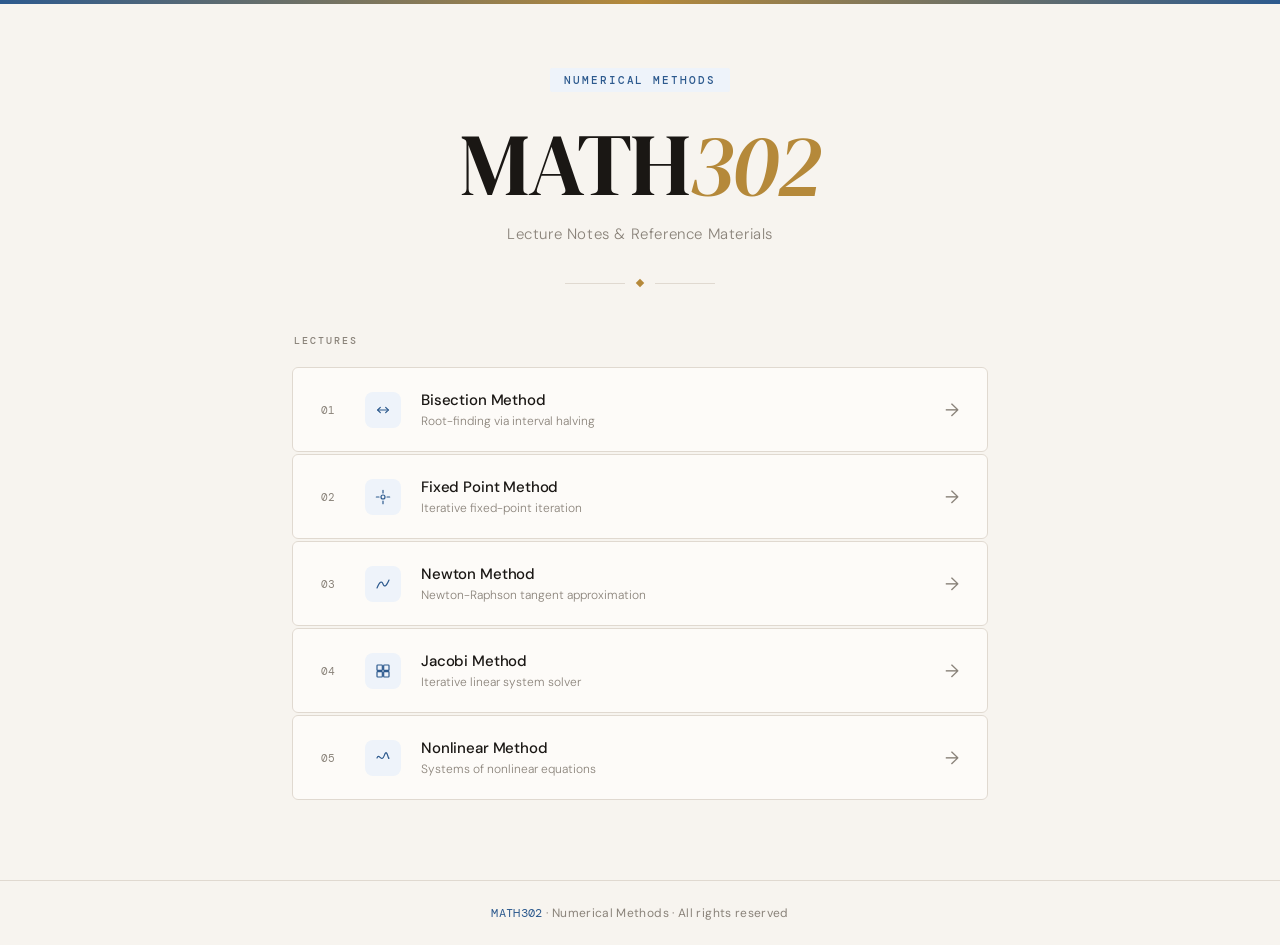
==== index.html @ 08c4c351 "updata" ====
<!DOCTYPE html>
<html lang="en">
<head>
  <meta charset="UTF-8" />
  <meta name="viewport" content="width=device-width, initial-scale=1.0" />
  <title>MATH302 — Numerical Methods</title>
  <link href="https://fonts.googleapis.com/css2?family=DM+Serif+Display:ital@0;1&family=DM+Mono:wght@400;500&family=DM+Sans:ital,opsz,wght@0,9..40,300;0,9..40,400;0,9..40,500;1,9..40,300&display=swap" rel="stylesheet" />
  <style>
    *, *::before, *::after { box-sizing: border-box; margin: 0; padding: 0; }

    :root {
      --cream:    #f7f4ef;
      --paper:    #fdfbf8;
      --ink:      #1a1714;
      --ink-soft: #4a453f;
      --ink-dim:  #8a837a;
      --rule:     #e0d9d0;
      --accent:   #2d5a8e;
      --accent-lt:#eef3fa;
      --gold:     #b5893a;
      --hover-bg: #f0eae0;
    }

    html { scroll-behavior: smooth; }

    body {
      font-family: 'DM Sans', sans-serif;
      background: var(--cream);
      color: var(--ink);
      min-height: 100vh;
      display: flex;
      flex-direction: column;
      align-items: center;
    }

    /* ── Decorative top rule ── */
    .top-rule {
      width: 100%;
      height: 4px;
      background: linear-gradient(90deg, var(--accent) 0%, var(--gold) 50%, var(--accent) 100%);
    }

    /* ── Header ── */
    header {
      width: 100%;
      max-width: 760px;
      padding: 64px 32px 48px;
      text-align: center;
      position: relative;
    }

    .course-tag {
      display: inline-block;
      font-family: 'DM Mono', monospace;
      font-size: 11px;
      font-weight: 500;
      letter-spacing: 0.18em;
      text-transform: uppercase;
      color: var(--accent);
      background: var(--accent-lt);
      padding: 5px 14px;
      border-radius: 2px;
      margin-bottom: 28px;
    }

    h1 {
      font-family: 'DM Serif Display', serif;
      font-size: clamp(56px, 10vw, 88px);
      font-weight: 400;
      line-height: 1;
      letter-spacing: -0.02em;
      color: var(--ink);
    }

    h1 em {
      font-style: italic;
      color: var(--gold);
    }

    .subtitle {
      margin-top: 16px;
      font-size: 15px;
      font-weight: 300;
      color: var(--ink-dim);
      letter-spacing: 0.04em;
    }

    .header-ornament {
      display: flex;
      align-items: center;
      gap: 12px;
      justify-content: center;
      margin-top: 36px;
    }

    .header-ornament::before,
    .header-ornament::after {
      content: '';
      height: 1px;
      width: 60px;
      background: var(--rule);
    }

    .header-ornament span {
      width: 6px;
      height: 6px;
      background: var(--gold);
      transform: rotate(45deg);
      flex-shrink: 0;
    }

    /* ── Main content ── */
    main {
      width: 100%;
      max-width: 760px;
      padding: 0 32px 80px;
    }

    .section-label {
      font-family: 'DM Mono', monospace;
      font-size: 10px;
      font-weight: 500;
      letter-spacing: 0.2em;
      text-transform: uppercase;
      color: var(--ink-dim);
      margin-bottom: 20px;
      padding-left: 2px;
    }

    /* ── Lecture list ── */
    .lecture-list {
      display: flex;
      flex-direction: column;
      gap: 2px;
    }

    .lecture-card {
      display: flex;
      align-items: center;
      justify-content: space-between;
      background: var(--paper);
      border: 1px solid var(--rule);
      border-radius: 6px;
      padding: 22px 28px;
      text-decoration: none;
      color: inherit;
      position: relative;
      overflow: hidden;
      transition: background 0.2s ease, border-color 0.2s ease, transform 0.15s ease, box-shadow 0.2s ease;
      animation: slideUp 0.5s ease both;
    }

    .lecture-card:nth-child(1) { animation-delay: 0.05s; }
    .lecture-card:nth-child(2) { animation-delay: 0.12s; }
    .lecture-card:nth-child(3) { animation-delay: 0.19s; }
    .lecture-card:nth-child(4) { animation-delay: 0.26s; }
    .lecture-card:nth-child(5) { animation-delay: 0.33s; }

    @keyframes slideUp {
      from { opacity: 0; transform: translateY(16px); }
      to   { opacity: 1; transform: translateY(0); }
    }

    .lecture-card::before {
      content: '';
      position: absolute;
      left: 0; top: 0; bottom: 0;
      width: 3px;
      background: var(--accent);
      transform: scaleY(0);
      transform-origin: bottom;
      transition: transform 0.2s ease;
    }

    .lecture-card:hover {
      background: var(--hover-bg);
      border-color: #c8bfb0;
      transform: translateX(4px);
      box-shadow: 0 4px 20px rgba(0,0,0,0.06);
    }

    .lecture-card:hover::before {
      transform: scaleY(1);
    }

    .card-left {
      display: flex;
      align-items: center;
      gap: 20px;
    }

    .lecture-num {
      font-family: 'DM Mono', monospace;
      font-size: 11px;
      color: var(--ink-dim);
      min-width: 24px;
    }

    .lecture-icon {
      width: 36px;
      height: 36px;
      border-radius: 8px;
      background: var(--accent-lt);
      display: flex;
      align-items: center;
      justify-content: center;
      flex-shrink: 0;
      transition: background 0.2s ease;
    }

    .lecture-card:hover .lecture-icon {
      background: var(--accent);
    }

    .lecture-icon svg {
      width: 16px;
      height: 16px;
      fill: none;
      stroke: var(--accent);
      stroke-width: 1.8;
      stroke-linecap: round;
      stroke-linejoin: round;
      transition: stroke 0.2s ease;
    }

    .lecture-card:hover .lecture-icon svg {
      stroke: #fff;
    }

    .lecture-info { display: flex; flex-direction: column; gap: 3px; }

    .lecture-title {
      font-size: 15px;
      font-weight: 500;
      color: var(--ink);
      letter-spacing: -0.01em;
    }

    .lecture-desc {
      font-size: 12px;
      color: var(--ink-dim);
      font-weight: 300;
    }

    .arrow {
      color: var(--ink-dim);
      transition: color 0.2s ease, transform 0.2s ease;
      font-size: 18px;
    }

    .lecture-card:hover .arrow {
      color: var(--accent);
      transform: translateX(4px);
    }

    /* ── Footer ── */
    footer {
      width: 100%;
      border-top: 1px solid var(--rule);
      padding: 24px 32px;
      text-align: center;
    }

    footer p {
      font-size: 12px;
      color: var(--ink-dim);
      letter-spacing: 0.03em;
    }

    footer span {
      font-family: 'DM Mono', monospace;
      color: var(--accent);
    }
  </style>
  <link rel="stylesheet" href="mobile.css"/>
</head>
<body>

  <div class="top-rule"></div>

  <header>
    <div class="course-tag">Numerical Methods</div>
    <h1>MATH<em>302</em></h1>
    <p class="subtitle">Lecture Notes &amp; Reference Materials</p>
    <div class="header-ornament"><span></span></div>
  </header>

  <main>
    <p class="section-label">Lectures</p>

    <nav class="lecture-list">

      <!-- 01 Bisection -->
      <a href="Bisection_Method_Math302.html" class="lecture-card">
        <div class="card-left">
          <span class="lecture-num">01</span>
          <div class="lecture-icon">
            <svg viewBox="0 0 24 24"><line x1="4" y1="12" x2="20" y2="12"/><polyline points="8 8 4 12 8 16"/><polyline points="16 8 20 12 16 16"/></svg>
          </div>
          <div class="lecture-info">
            <span class="lecture-title">Bisection Method</span>
            <span class="lecture-desc">Root-finding via interval halving</span>
          </div>
        </div>
        <span class="arrow">→</span>
      </a>

      <!-- 02 Fixed Point -->
      <a href="fixed_point_method.html" class="lecture-card">
        <div class="card-left">
          <span class="lecture-num">02</span>
          <div class="lecture-icon">
            <svg viewBox="0 0 24 24"><circle cx="12" cy="12" r="3"/><path d="M12 2v4M12 18v4M2 12h4M18 12h4"/></svg>
          </div>
          <div class="lecture-info">
            <span class="lecture-title">Fixed Point Method</span>
            <span class="lecture-desc">Iterative fixed-point iteration</span>
          </div>
        </div>
        <span class="arrow">→</span>
      </a>

      <!-- 03 Newton -->
      <a href="Newton_Raphson_Professional.html" class="lecture-card">
        <div class="card-left">
          <span class="lecture-num">03</span>
          <div class="lecture-icon">
            <svg viewBox="0 0 24 24"><path d="M3 18 Q9 4 12 12 Q15 20 21 6"/></svg>
          </div>
          <div class="lecture-info">
            <span class="lecture-title">Newton Method</span>
            <span class="lecture-desc">Newton-Raphson tangent approximation</span>
          </div>
        </div>
        <span class="arrow">→</span>
      </a>

      <!-- 04 Jacobi -->
      <a href="math302_jacobi_.html" class="lecture-card">
        <div class="card-left">
          <span class="lecture-num">04</span>
          <div class="lecture-icon">
            <svg viewBox="0 0 24 24"><rect x="3" y="3" width="8" height="8" rx="1"/><rect x="13" y="3" width="8" height="8" rx="1"/><rect x="3" y="13" width="8" height="8" rx="1"/><rect x="13" y="13" width="8" height="8" rx="1"/></svg>
          </div>
          <div class="lecture-info">
            <span class="lecture-title">Jacobi Method</span>
            <span class="lecture-desc">Iterative linear system solver</span>
          </div>
        </div>
        <span class="arrow">→</span>
      </a>

      <!-- 05 Nonlinear -->
      <a href="math302_sec5_nonlinear_equations.html" class="lecture-card">
        <div class="card-left">
          <span class="lecture-num">05</span>
          <div class="lecture-icon">
            <svg viewBox="0 0 24 24"><path d="M3 12 C6 4, 10 20, 14 8 S20 16 21 12"/></svg>
          </div>
          <div class="lecture-info">
            <span class="lecture-title">Nonlinear Method</span>
            <span class="lecture-desc">Systems of nonlinear equations</span>
          </div>
        </div>
        <span class="arrow">→</span>
      </a>

    </nav>
  </main>

  <footer>
    <p><span>MATH302</span> · Numerical Methods · All rights reserved</p>
  </footer>

</body>
</html>
---- mobile.css ----
/* ═══════════════════════════════════════════════════════════
   MATH 302 — MOBILE-ONLY RESPONSIVE STYLES
   All rules inside @media queries — desktop is UNAFFECTED
═══════════════════════════════════════════════════════════ */

/* ── Home button hidden on desktop ── */
.mobile-home-btn { display: none !important; }

@media (max-width: 768px) {

  /* ═══════════════════════════════════════
     MOBILE HOME BUTTON (FAB)
  ═══════════════════════════════════════ */
  .mobile-home-btn {
    display: inline-flex !important;
    align-items: center;
    gap: 6px;
    position: fixed;
    bottom: 24px;
    right: 16px;
    z-index: 9999;
    background: rgba(14,27,46,0.93);
    backdrop-filter: blur(10px);
    -webkit-backdrop-filter: blur(10px);
    color: #fff;
    font-family: -apple-system, 'DM Sans', system-ui, sans-serif;
    font-size: 0.82rem;
    font-weight: 600;
    letter-spacing: 0.02em;
    padding: 12px 20px;
    border-radius: 50px;
    text-decoration: none;
    box-shadow: 0 4px 20px rgba(0,0,0,0.3), inset 0 0 0 1px rgba(255,255,255,0.1);
    -webkit-tap-highlight-color: transparent;
    touch-action: manipulation;
    transition: transform 0.15s ease;
  }
  .mobile-home-btn:active { transform: scale(0.93); }
  .mobile-home-btn svg {
    width: 16px; height: 16px;
    stroke: currentColor; stroke-width: 2; fill: none;
    stroke-linecap: round; stroke-linejoin: round;
    flex-shrink: 0;
  }

  /* ═══════════════════════════════════════
     GLOBAL FIXES
  ═══════════════════════════════════════ */
  html { -webkit-text-size-adjust: 100%; }
  body { overflow-x: hidden !important; }

  /* Force inline 2-col grids to 1-col */
  div[style*="grid-template-columns:1fr 1fr"],
  div[style*="grid-template-columns: 1fr 1fr"] {
    grid-template-columns: 1fr !important;
  }

  /* MathJax & KaTeX overflow */
  mjx-container,
  .MathJax, .MathJax_Display,
  .katex-display, .katex-display > .katex {
    overflow-x: auto !important;
    overflow-y: hidden !important;
    -webkit-overflow-scrolling: touch;
    max-width: 100% !important;
  }
  mjx-container[display="true"] {
    overflow-x: auto !important;
    padding: 4px 0;
  }

  /* ═══════════════════════════════════════
     INDEX PAGE
  ═══════════════════════════════════════ */
  .top-rule + header { padding: 36px 20px 28px; }
  .subtitle { font-size: 13px; }
  .header-ornament { margin-top: 20px; }
  .lecture-card { padding: 16px 16px; }
  .card-left { gap: 12px; }
  .lecture-icon { width: 32px; height: 32px; border-radius: 6px; }
  .lecture-icon svg { width: 14px; height: 14px; }
  .lecture-title { font-size: 14px; }
  .lecture-desc { font-size: 11px; }

  /* ═══════════════════════════════════════
     ACADEMIC PAGES (Bisection / Newton / Fixed Point)
  ═══════════════════════════════════════ */
  .header-inner { padding: 36px 16px 32px !important; }
  .site-header h1 { font-size: clamp(1.4rem, 6vw, 2rem) !important; }
  .header-pill { font-size: 0.62rem !important; padding: 4px 12px !important; margin-bottom: 14px !important; }
  .header-sub { font-size: 0.8rem !important; }
  .header-meta { gap: 6px !important; }
  .header-meta .hm-item { font-size: 0.6rem !important; }
  .header-tags { gap: 6px !important; margin-top: 16px !important; }
  .htag { font-size: 0.65rem !important; padding: 3px 10px !important; }

  /* TOC */
  .toc-section { padding: 0 12px !important; }
  .toc-card { padding: 16px 14px !important; }
  .toc-grid { grid-template-columns: 1fr !important; gap: 2px !important; }
  .toc-grid a { font-size: 0.8rem !important; padding: 8px 10px !important; min-height: 44px; }

  /* Page layout */
  .page-layout { padding: 8px 12px 80px !important; }

  /* Section heads */
  .sec-head { margin: 28px 0 14px !important; flex-wrap: wrap; gap: 8px !important; }
  .sec-head h2 { font-size: 1.15rem !important; white-space: normal !important; }
  .sec-badge { font-size: 0.6rem !important; }

  /* Cards */
  .card { padding: 14px 12px !important; margin-bottom: 12px !important; }
  .card-title { font-size: 0.7rem !important; }

  /* Math displays */
  .math-display { padding: 10px 12px !important; font-size: 0.88rem !important; margin: 10px 0 !important; }

  /* Derivation steps */
  .derive-step { padding: 10px 10px !important; gap: 10px !important; }
  .derive-step .ds-body { font-size: 0.88rem !important; }
  .derive-step .ds-body .ds-note { font-size: 0.72rem !important; }

  /* Arabic notes */
  .ar { font-size: 0.76rem !important; padding: 5px 10px !important; }

  /* Conditions grid */
  .cond-grid { grid-template-columns: 1fr !important; }
  .cond-tile { padding: 10px 12px !important; }

  /* Theorem card */
  .theorem-card { padding: 14px 16px !important; }

  /* Problem panels */
  .prob-header { padding: 14px 14px !important; }
  .prob-body { padding: 14px 12px !important; }
  .prob-index { font-size: 1.6rem !important; min-width: 36px !important; }
  .prob-meta h3 { font-size: 1rem !important; }
  .ph { font-size: 0.7rem !important; margin: 14px 0 8px !important; }

  /* Iteration tables */
  .iter-tbl { display: block !important; overflow-x: auto !important; -webkit-overflow-scrolling: touch; }
  .iter-tbl thead { display: table; width: 100%; min-width: 400px; }
  .iter-tbl tbody { display: table; width: 100%; min-width: 400px; }
  .iter-tbl thead th { padding: 8px 10px !important; font-size: 0.62rem !important; }
  .iter-tbl tbody td { padding: 7px 10px !important; font-size: 0.75rem !important; }

  /* Result banner */
  .result-banner { flex-direction: column !important; gap: 8px !important; padding: 14px 14px !important; }
  .rb-value { font-size: 1.1rem !important; }

  /* Summary grid */
  .summary-grid { grid-template-columns: 1fr !important; }

  /* Visualization */
  #viz-section { padding: 14px !important; }
  #viz-canvas { height: 240px !important; }
  .viz-controls { flex-direction: column; align-items: stretch !important; }
  .viz-controls select { width: 100% !important; min-width: 0 !important; }
  .viz-btn { padding: 12px 18px !important; min-height: 44px; font-size: 0.82rem !important; }
  .viz-legend { gap: 8px !important; }
  #viz-log { font-size: 0.7rem !important; padding: 10px 12px !important; }
  .viz-stats-bar { gap: 12px !important; padding: 8px 12px !important; }
  .viz-stats-bar span { font-size: 0.68rem !important; }

  /* Proof block */
  .proof-block { padding: 10px 14px !important; font-size: 0.76rem !important; }

  /* Footer */
  footer { padding: 18px 14px !important; font-size: 0.65rem !important; }

  /* Definition / theorem / note boxes (Fixed Point) */
  .def-box { padding: 14px 14px !important; }
  .theorem-box { padding: 14px 14px !important; }
  .note-box { padding: 12px 14px !important; }
  .formula-ref { padding: 12px 14px !important; }

  /* Pill badges */
  .pill-row { gap: 6px !important; }
  .pill { font-size: 0.7rem !important; padding: 4px 10px !important; }

  /* ═══════════════════════════════════════
     JACOBI PAGE
  ═══════════════════════════════════════ */
  /* Nav pill bar */
  nav.toc { padding: 0.5rem 0.8rem !important; gap: 0.3rem !important; }
  nav.toc a { padding: 0.4rem 0.7rem !important; font-size: 0.76rem !important; min-height: 36px; display: inline-flex; align-items: center; }

  /* Grid 2-col to 1-col */
  .grid2 { grid-template-columns: 1fr !important; }

  /* Steps touch target */
  .steps li { gap: 0.7rem; margin-bottom: 0.8rem; }

  /* Formula boxes */
  .formula { padding: 0.7rem 0.9rem !important; font-size: 0.84rem !important; }

  /* Math block */
  .math-block { overflow-x: auto !important; -webkit-overflow-scrolling: touch; padding: 0.5rem 0.8rem !important; }

  /* Table scroll */
  .tbl-wrap { overflow-x: auto !important; -webkit-overflow-scrolling: touch; }
  .tbl-wrap table { min-width: 420px; }

  /* Diff grid */
  .diff-grid { grid-template-columns: repeat(2, 1fr) !important; }

  /* Equation set */
  .eq-set { padding: 0.7rem 1rem !important; }
  .eq-set p { font-size: 0.82rem !important; }
  .rearr { padding: 0.7rem 1rem !important; }
  .rearr p { font-size: 0.82rem !important; }

  /* Accuracy block */
  .acc-block { padding: 1rem 1.1rem !important; }

  /* Callout */
  .callout { padding: 0.7rem 0.9rem !important; font-size: 0.86rem !important; }

  /* Convergence badge */
  .conv-badge { font-size: 0.75rem !important; }

  /* ═══════════════════════════════════════
     NONLINEAR EQUATIONS PAGE
  ═══════════════════════════════════════ */
  /* Top nav */
  .top-nav { gap: 0 !important; }
  .top-nav a { padding: 0.55rem 0.8rem !important; font-size: 0.72rem !important; }
  .top-nav .nav-brand { padding: 0.55rem 1rem !important; font-size: 0.78rem !important; }

  /* Hero */
  .hero { padding: 2.5rem 1rem 2rem !important; }
  .hero h1 { font-size: clamp(1.4rem, 5vw, 2rem) !important; }
  .hero-sub { font-size: 0.9rem !important; }
  .hero-tag { font-size: 0.7rem !important; padding: 0.25rem 0.8rem !important; }
  .hero-meta { gap: 0.8rem !important; font-size: 0.78rem !important; }

  /* Page wrap */
  .page-wrap { padding: 1.5rem 0.8rem 5rem !important; }

  /* Section titles */
  .section-title { font-size: 1.2rem !important; gap: 0.4rem !important; }
  .section-title .num { width: 24px; height: 24px; font-size: 0.75rem; }

  /* Cards */
  .card-blue, .card-green, .card-amber, .card-red { padding: 1.1rem 1rem !important; }
  .card-title { font-size: 0.95rem !important; }

  /* Info boxes */
  .info-box { padding: 0.8rem 1rem !important; font-size: 0.88rem !important; }

  /* Steps */
  .step { padding: 0.9rem 1rem !important; gap: 0.7rem !important; }
  .step-num { width: 28px; height: 28px; font-size: 0.78rem; }
  .step-label { font-size: 0.9rem !important; }
  .step-desc { font-size: 0.85rem !important; }
  .step-ar { font-size: 0.78rem !important; }

  /* Comparison grid */
  .compare-grid { grid-template-columns: 1fr !important; }

  /* Example panels */
  .example-hdr { padding: 0.8rem 1rem !important; }
  .example-hdr h3 { font-size: 1rem !important; }
  .example-body { padding: 1rem 1rem !important; }

  /* Solution steps */
  .sol-step-title { font-size: 0.75rem !important; }
  .sol-step p { font-size: 0.86rem !important; }

  /* Tables */
  .table-wrap { overflow-x: auto !important; -webkit-overflow-scrolling: touch; }
  .table-wrap table { min-width: 400px; }

  /* Accuracy box */
  .accuracy-box { padding: 1rem 1.1rem !important; }

  /* Formula reference */
  .formula-ref { padding: 1rem 1.1rem !important; }

  /* Remark */
  .remark { padding: 0.7rem 1rem !important; font-size: 0.84rem !important; }

  /* Footer */
  .footer { padding: 1.5rem 1rem !important; font-size: 0.76rem !important; }

  /* G-matrix display */
  .g-matrix-display { overflow-x: auto; -webkit-overflow-scrolling: touch; }
}

/* ═══════════════════════════════════════
   EXTRA SMALL SCREENS (≤ 380px)
═══════════════════════════════════════ */
@media (max-width: 380px) {
  .mobile-home-btn { padding: 10px 16px !important; font-size: 0.76rem !important; bottom: 16px !important; right: 12px !important; }
  .site-header h1 { font-size: 1.3rem !important; }
  .hero h1 { font-size: 1.3rem !important; }
  .sec-head h2 { font-size: 1.05rem !important; }
  .section-title { font-size: 1.05rem !important; }
  .derive-step { flex-direction: column; gap: 6px !important; }
  .step { flex-direction: column; gap: 6px !important; }
  .prob-header { flex-direction: column; gap: 8px !important; }
}
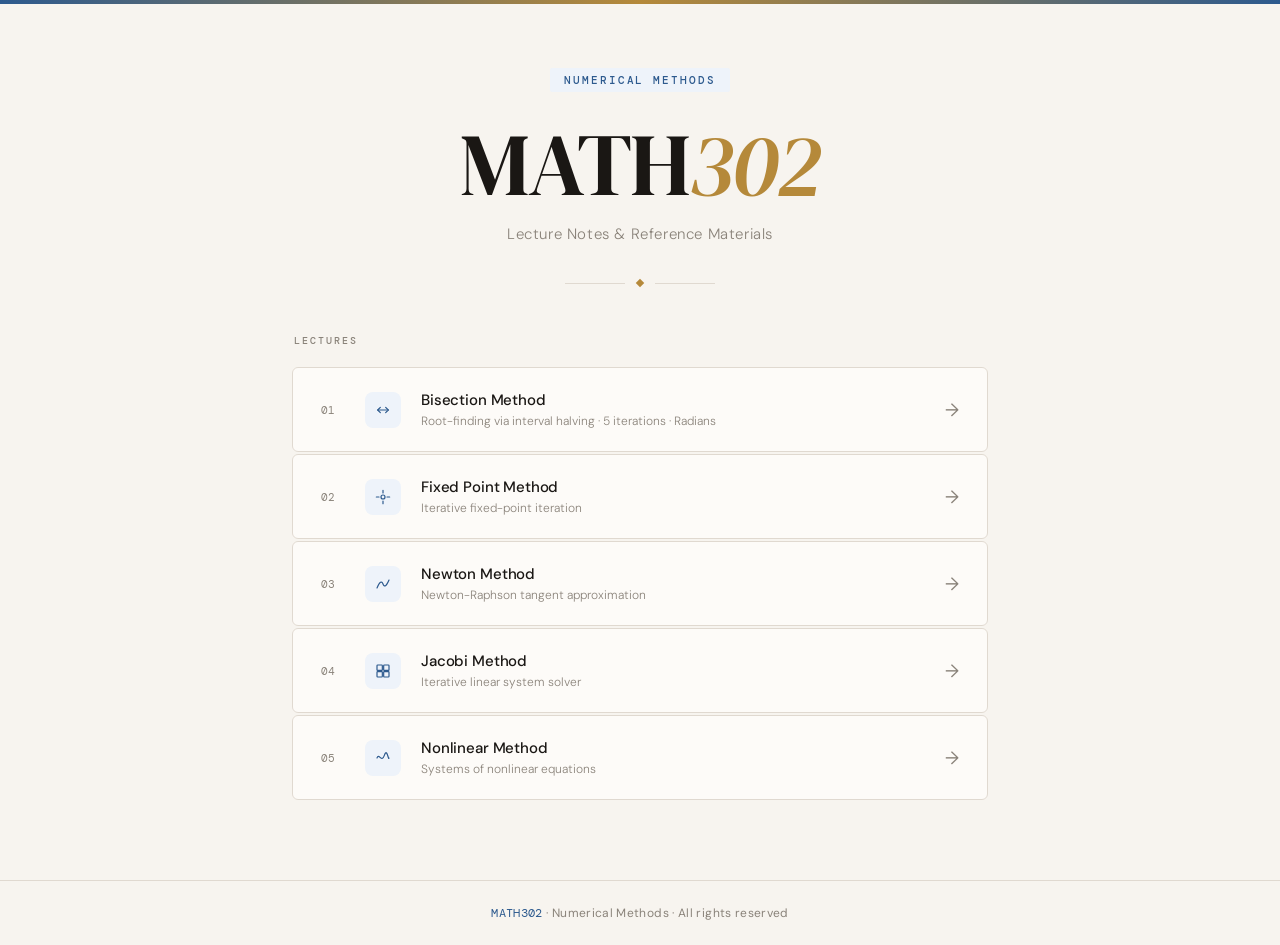
==== commit 06e09180: "updata" ====
--- a/index.html
+++ b/index.html
@@ -291,15 +291,17 @@
     <nav class="lecture-list">
 
       <!-- 01 Bisection -->
-      <a href="Bisection_Method_Math302.html" class="lecture-card">
+      <a href="Bisection_Method.html" class="lecture-card">
         <div class="card-left">
           <span class="lecture-num">01</span>
           <div class="lecture-icon">
             <svg viewBox="0 0 24 24"><line x1="4" y1="12" x2="20" y2="12"/><polyline points="8 8 4 12 8 16"/><polyline points="16 8 20 12 16 16"/></svg>
           </div>
           <div class="lecture-info">
-            <span class="lecture-title">Bisection Method</span>
-            <span class="lecture-desc">Root-finding via interval halving</span>
+            <span class="lecture-title">
+              Bisection Method
+            </span>
+            <span class="lecture-desc">Root-finding via interval halving · 5 iterations · Radians</span>
           </div>
         </div>
         <span class="arrow">→</span>
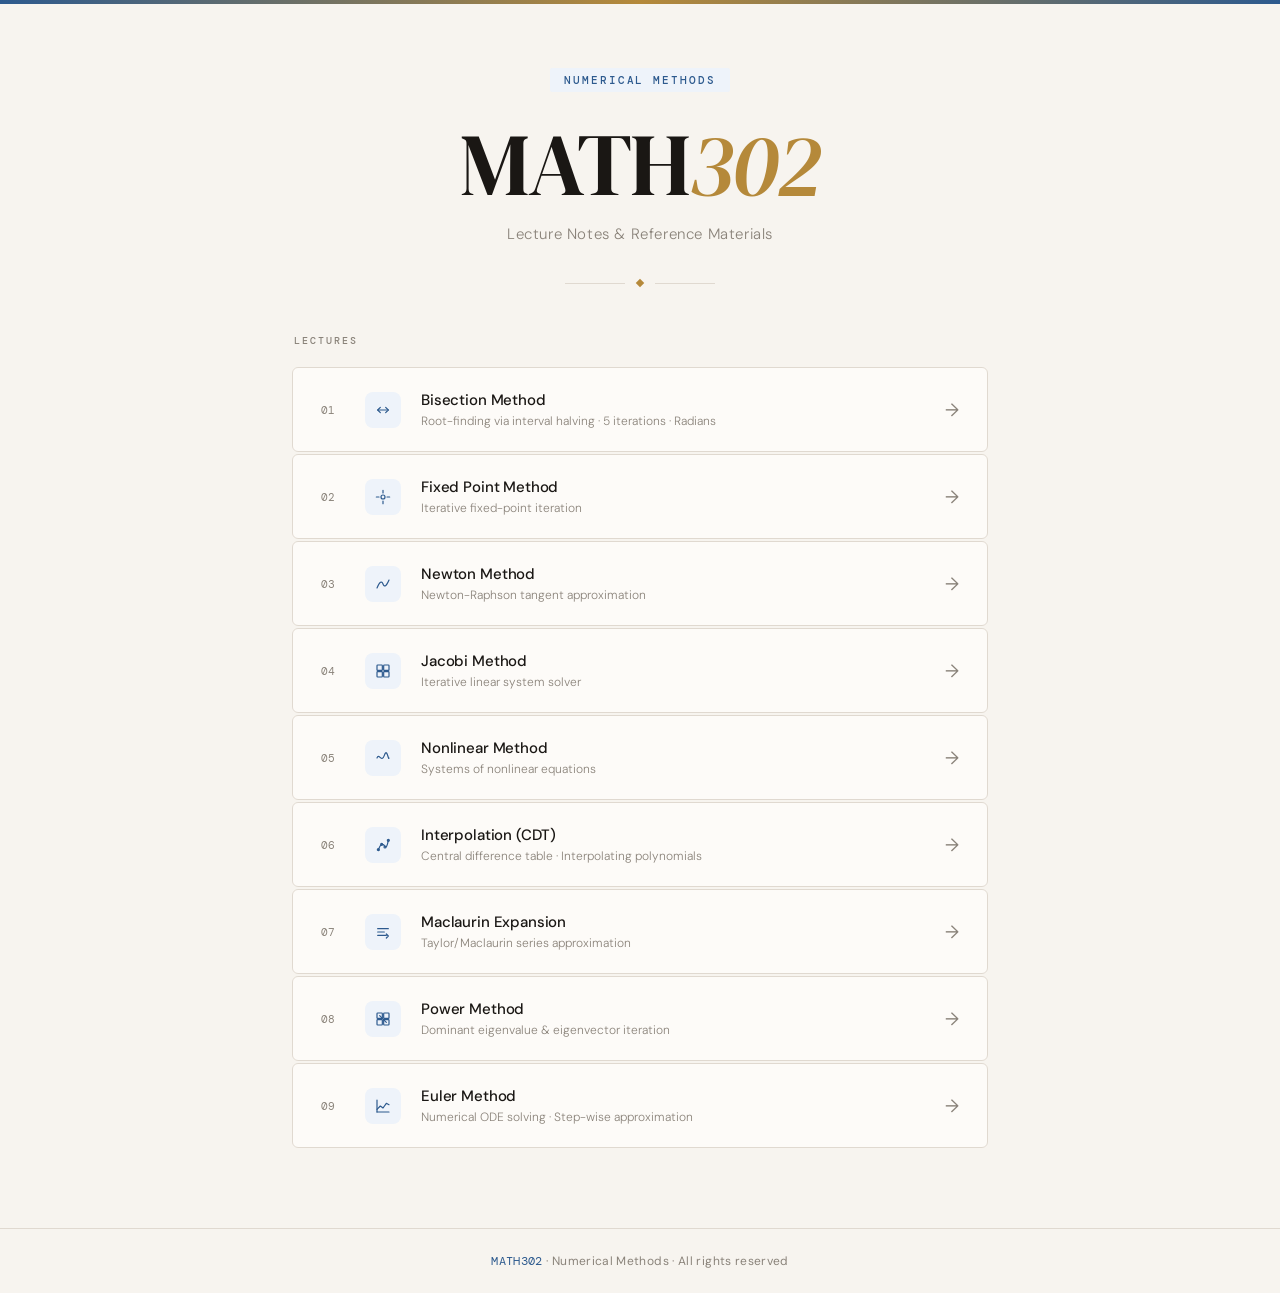
==== commit 2d8056e4: "updata" ====
--- a/index.html
+++ b/index.html
@@ -155,6 +155,10 @@
     .lecture-card:nth-child(3) { animation-delay: 0.19s; }
     .lecture-card:nth-child(4) { animation-delay: 0.26s; }
     .lecture-card:nth-child(5) { animation-delay: 0.33s; }
+    .lecture-card:nth-child(6) { animation-delay: 0.40s; }
+    .lecture-card:nth-child(7) { animation-delay: 0.47s; }
+    .lecture-card:nth-child(8) { animation-delay: 0.54s; }
+    .lecture-card:nth-child(9) { animation-delay: 0.61s; }
 
     @keyframes slideUp {
       from { opacity: 0; transform: translateY(16px); }
@@ -367,6 +371,66 @@
         <span class="arrow">→</span>
       </a>
 
+      <!-- 06 Interpolation (CDT) -->
+      <a href="math302_interpolation 1.html" class="lecture-card">
+        <div class="card-left">
+          <span class="lecture-num">06</span>
+          <div class="lecture-icon">
+            <svg viewBox="0 0 24 24"><circle cx="5" cy="19" r="1.5"/><circle cx="10" cy="11" r="1.5"/><circle cx="15" cy="15" r="1.5"/><circle cx="20" cy="5" r="1.5"/><path d="M5 19 Q10 6 15 14 Q17.5 18 20 5"/></svg>
+          </div>
+          <div class="lecture-info">
+            <span class="lecture-title">Interpolation (CDT)</span>
+            <span class="lecture-desc">Central difference table · Interpolating polynomials</span>
+          </div>
+        </div>
+        <span class="arrow">→</span>
+      </a>
+
+      <!-- 07 Maclaurin Expansion -->
+      <a href="math302_maclaurin_expansion 2.html" class="lecture-card">
+        <div class="card-left">
+          <span class="lecture-num">07</span>
+          <div class="lecture-icon">
+            <svg viewBox="0 0 24 24"><path d="M4 7h16M4 12h10M4 17h13"/><path d="M17 15l3 3-3 3"/></svg>
+          </div>
+          <div class="lecture-info">
+            <span class="lecture-title">Maclaurin Expansion</span>
+            <span class="lecture-desc">Taylor/Maclaurin series approximation</span>
+          </div>
+        </div>
+        <span class="arrow">→</span>
+      </a>
+
+      <!-- 08 Power Method -->
+      <a href="math302_power_method 3.html" class="lecture-card">
+        <div class="card-left">
+          <span class="lecture-num">08</span>
+          <div class="lecture-icon">
+            <svg viewBox="0 0 24 24"><rect x="3" y="3" width="8" height="8" rx="1"/><rect x="13" y="3" width="8" height="8" rx="1"/><rect x="3" y="13" width="8" height="8" rx="1"/><rect x="13" y="13" width="8" height="8" rx="1"/><line x1="7" y1="7" x2="17" y2="17"/></svg>
+          </div>
+          <div class="lecture-info">
+            <span class="lecture-title">Power Method</span>
+            <span class="lecture-desc">Dominant eigenvalue &amp; eigenvector iteration</span>
+          </div>
+        </div>
+        <span class="arrow">→</span>
+      </a>
+
+      <!-- 09 Euler Method -->
+      <a href="math302_euler_method 4.html" class="lecture-card">
+        <div class="card-left">
+          <span class="lecture-num">09</span>
+          <div class="lecture-icon">
+            <svg viewBox="0 0 24 24"><polyline points="3 17 8 12 12 15 17 8 21 10"/><line x1="3" y1="21" x2="21" y2="21"/><line x1="3" y1="3" x2="3" y2="21"/></svg>
+          </div>
+          <div class="lecture-info">
+            <span class="lecture-title">Euler Method</span>
+            <span class="lecture-desc">Numerical ODE solving · Step-wise approximation</span>
+          </div>
+        </div>
+        <span class="arrow">→</span>
+      </a>
+
     </nav>
   </main>
 
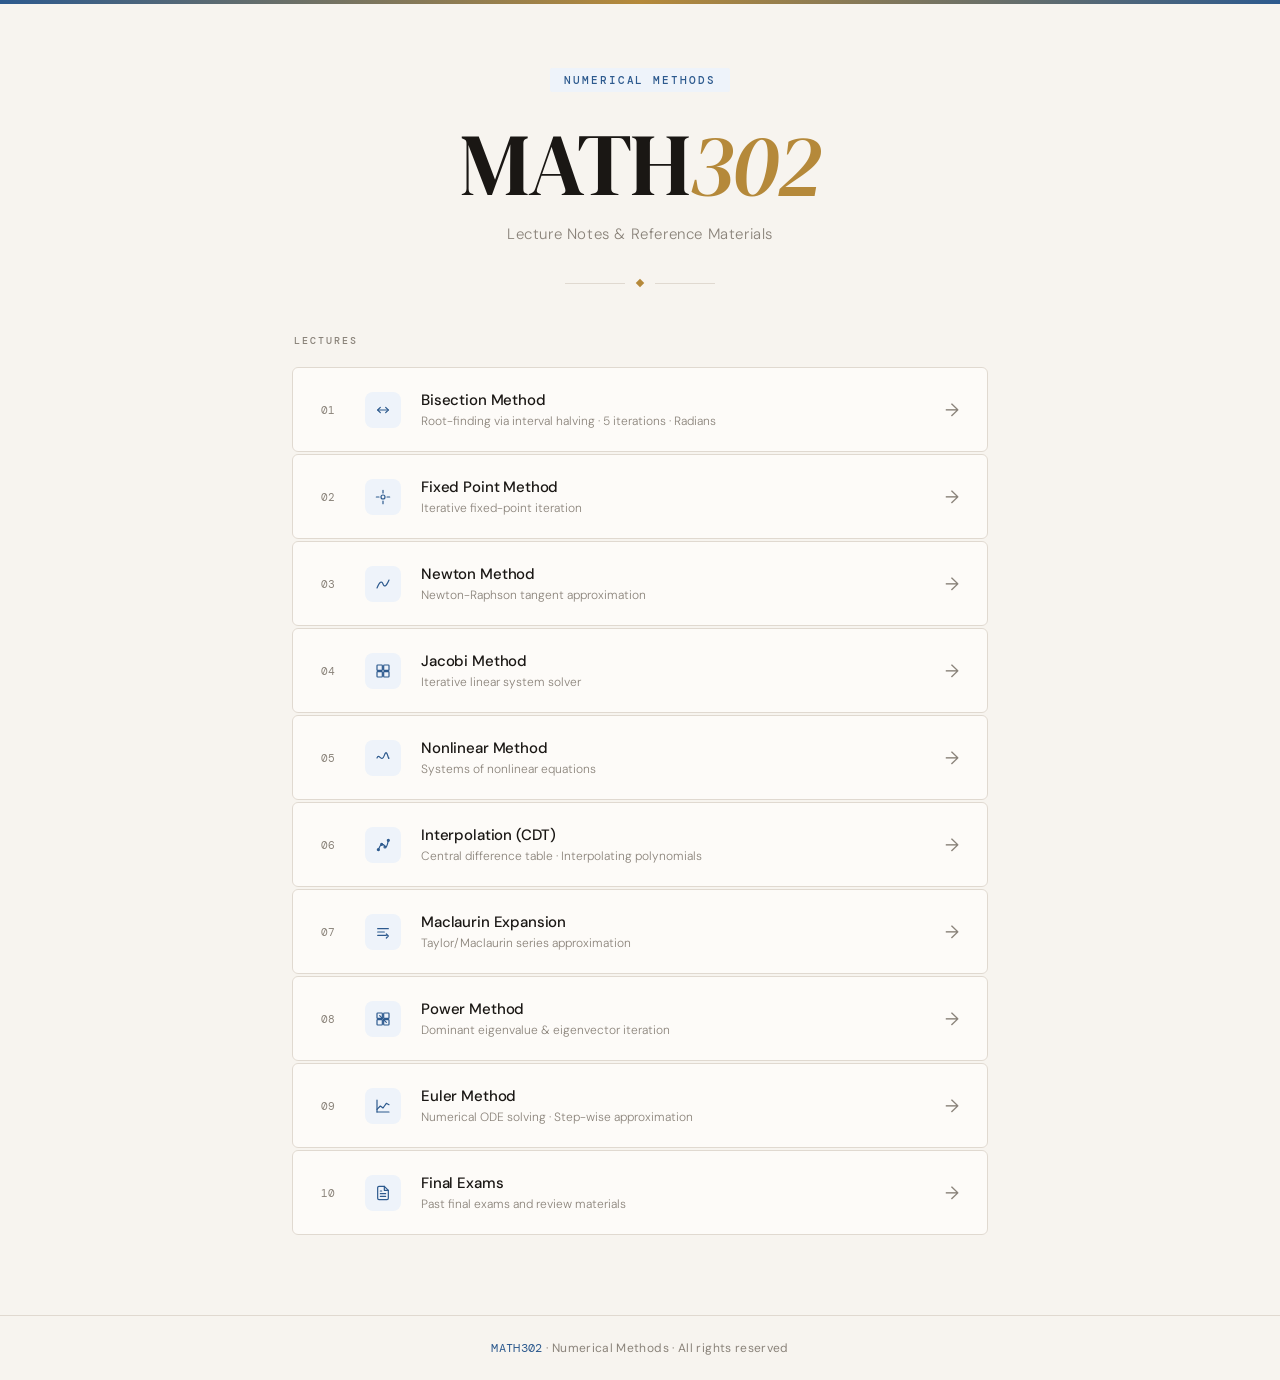
==== commit c206fe0b: "updata" ====
--- a/index.html
+++ b/index.html
@@ -159,6 +159,7 @@
     .lecture-card:nth-child(7) { animation-delay: 0.47s; }
     .lecture-card:nth-child(8) { animation-delay: 0.54s; }
     .lecture-card:nth-child(9) { animation-delay: 0.61s; }
+    .lecture-card:nth-child(10) { animation-delay: 0.68s; }
 
     @keyframes slideUp {
       from { opacity: 0; transform: translateY(16px); }
@@ -431,6 +432,21 @@
         <span class="arrow">→</span>
       </a>
 
+      <!-- 10 Final Exams -->
+      <a href="Math302_Final_Exams.html" class="lecture-card">
+        <div class="card-left">
+          <span class="lecture-num">10</span>
+          <div class="lecture-icon">
+            <svg viewBox="0 0 24 24"><path d="M14 2H6a2 2 0 0 0-2 2v16a2 2 0 0 0 2 2h12a2 2 0 0 0 2-2V8z"/><polyline points="14 2 14 8 20 8"/><line x1="16" y1="13" x2="8" y2="13"/><line x1="16" y1="17" x2="8" y2="17"/><polyline points="10 9 9 9 8 9"/></svg>
+          </div>
+          <div class="lecture-info">
+            <span class="lecture-title">Final Exams</span>
+            <span class="lecture-desc">Past final exams and review materials</span>
+          </div>
+        </div>
+        <span class="arrow">→</span>
+      </a>
+
     </nav>
   </main>
 
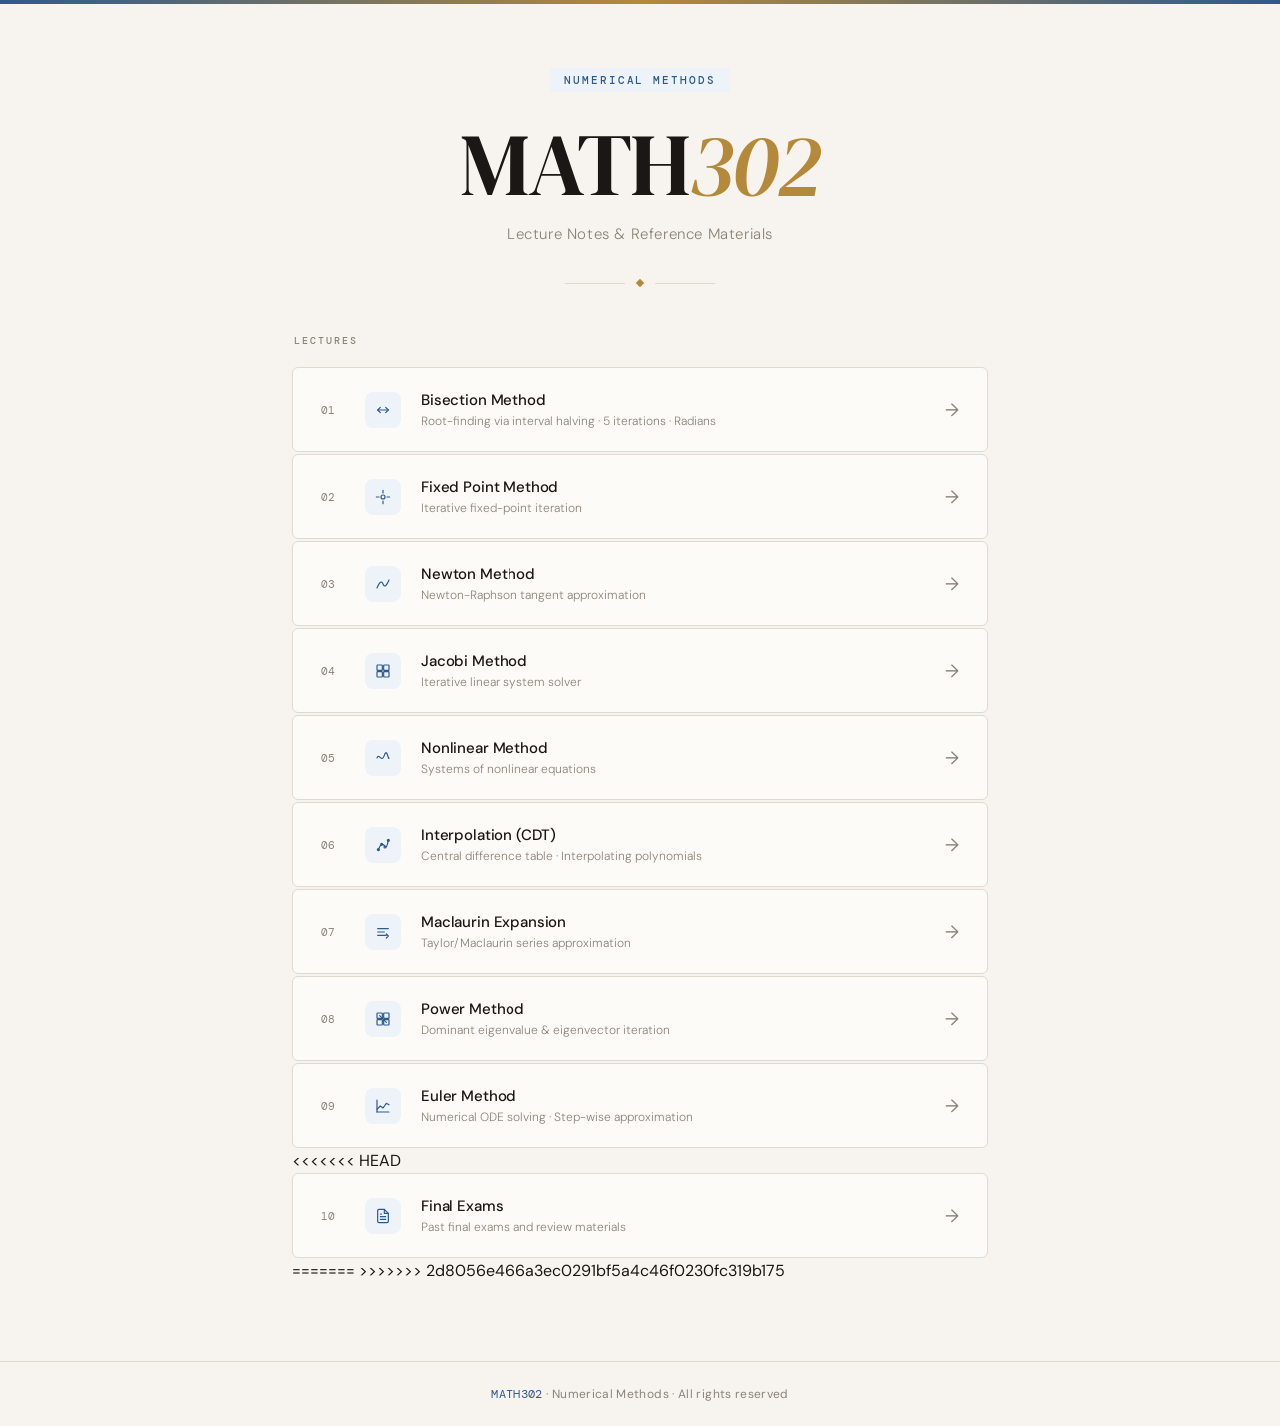
==== commit 6986755e: "Update index.html" ====
--- a/index.html
+++ b/index.html
@@ -159,7 +159,10 @@
     .lecture-card:nth-child(7) { animation-delay: 0.47s; }
     .lecture-card:nth-child(8) { animation-delay: 0.54s; }
     .lecture-card:nth-child(9) { animation-delay: 0.61s; }
+<<<<<<< HEAD
     .lecture-card:nth-child(10) { animation-delay: 0.68s; }
+=======
+>>>>>>> 2d8056e466a3ec0291bf5a4c46f0230fc319b175
 
     @keyframes slideUp {
       from { opacity: 0; transform: translateY(16px); }
@@ -432,6 +435,7 @@
         <span class="arrow">→</span>
       </a>
 
+<<<<<<< HEAD
       <!-- 10 Final Exams -->
       <a href="Math302_Final_Exams.html" class="lecture-card">
         <div class="card-left">
@@ -447,6 +451,8 @@
         <span class="arrow">→</span>
       </a>
 
+=======
+>>>>>>> 2d8056e466a3ec0291bf5a4c46f0230fc319b175
     </nav>
   </main>
 
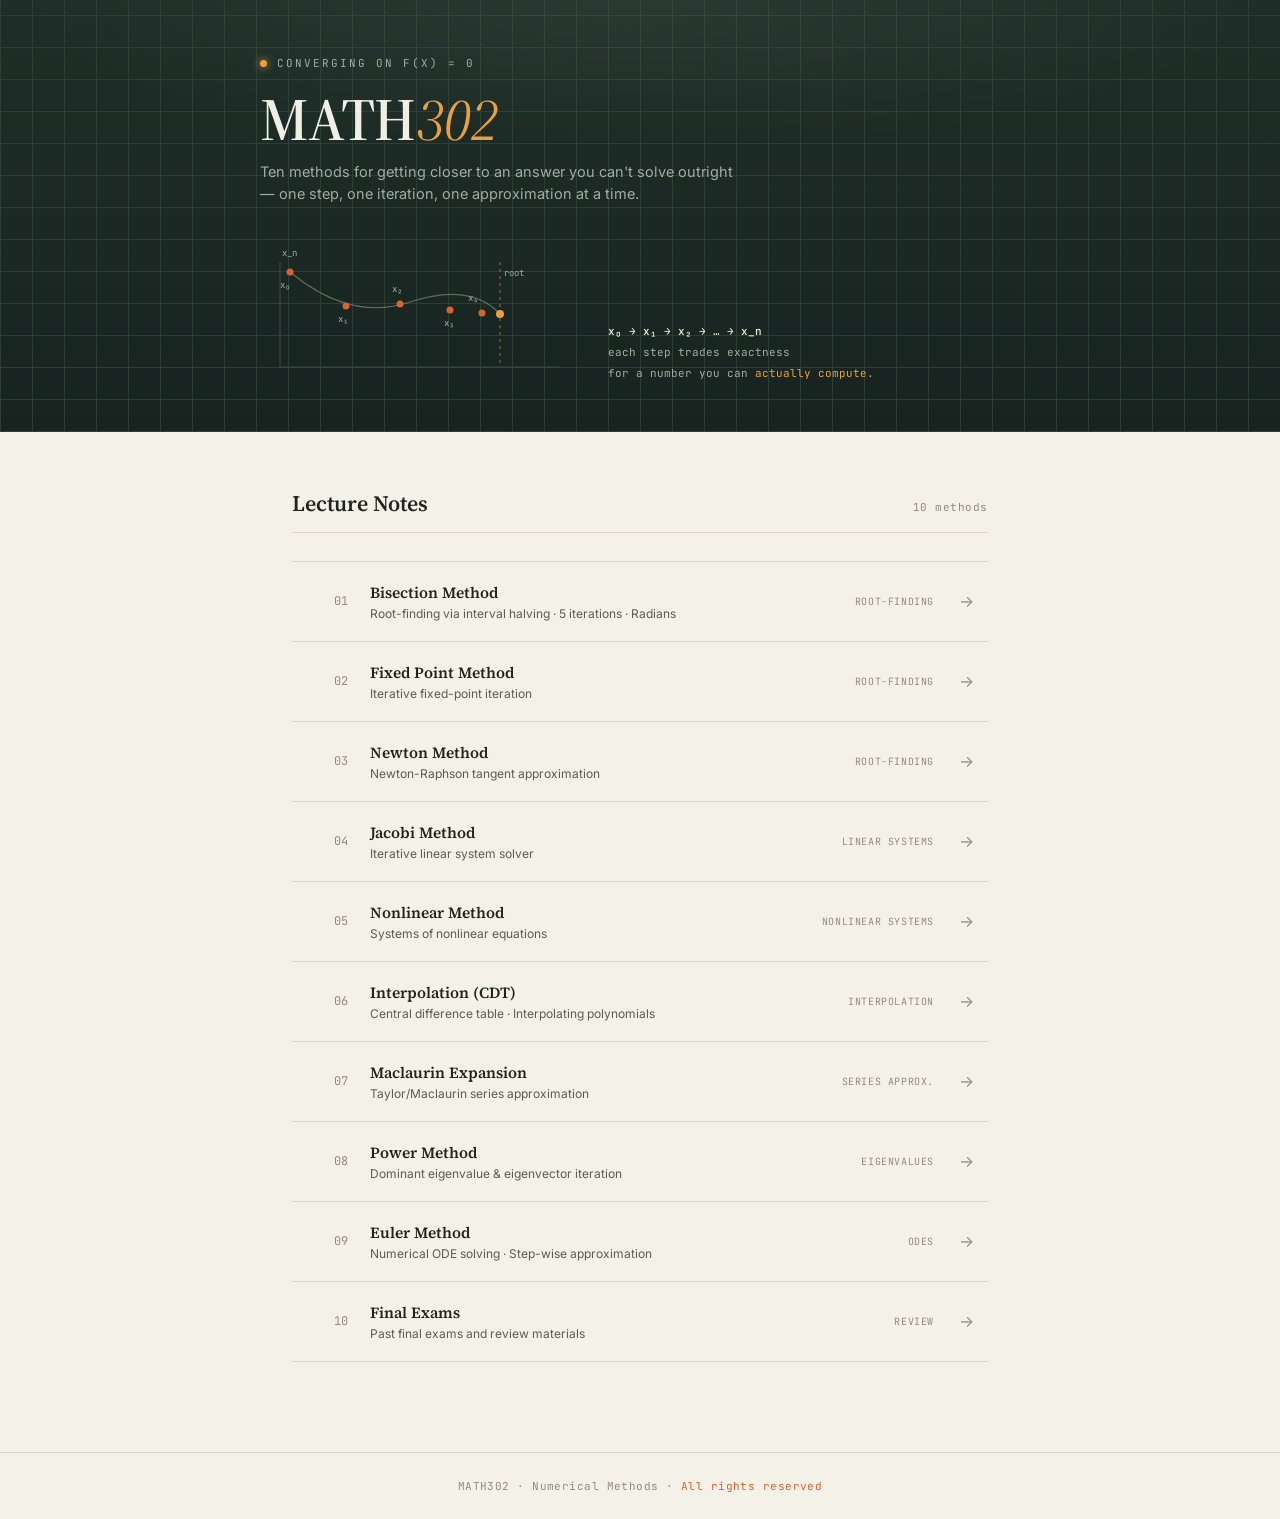
==== commit fc04ca75: "updata" ====
--- a/index.html
+++ b/index.html
@@ -1,463 +1,452 @@
 <!DOCTYPE html>
 <html lang="en">
 <head>
-  <meta charset="UTF-8" />
-  <meta name="viewport" content="width=device-width, initial-scale=1.0" />
-  <title>MATH302 — Numerical Methods</title>
-  <link href="https://fonts.googleapis.com/css2?family=DM+Serif+Display:ital@0;1&family=DM+Mono:wght@400;500&family=DM+Sans:ital,opsz,wght@0,9..40,300;0,9..40,400;0,9..40,500;1,9..40,300&display=swap" rel="stylesheet" />
-  <style>
-    *, *::before, *::after { box-sizing: border-box; margin: 0; padding: 0; }
-
-    :root {
-      --cream:    #f7f4ef;
-      --paper:    #fdfbf8;
-      --ink:      #1a1714;
-      --ink-soft: #4a453f;
-      --ink-dim:  #8a837a;
-      --rule:     #e0d9d0;
-      --accent:   #2d5a8e;
-      --accent-lt:#eef3fa;
-      --gold:     #b5893a;
-      --hover-bg: #f0eae0;
-    }
-
-    html { scroll-behavior: smooth; }
-
-    body {
-      font-family: 'DM Sans', sans-serif;
-      background: var(--cream);
-      color: var(--ink);
-      min-height: 100vh;
-      display: flex;
-      flex-direction: column;
-      align-items: center;
-    }
-
-    /* ── Decorative top rule ── */
-    .top-rule {
-      width: 100%;
-      height: 4px;
-      background: linear-gradient(90deg, var(--accent) 0%, var(--gold) 50%, var(--accent) 100%);
-    }
-
-    /* ── Header ── */
-    header {
-      width: 100%;
-      max-width: 760px;
-      padding: 64px 32px 48px;
-      text-align: center;
-      position: relative;
-    }
-
-    .course-tag {
-      display: inline-block;
-      font-family: 'DM Mono', monospace;
-      font-size: 11px;
-      font-weight: 500;
-      letter-spacing: 0.18em;
-      text-transform: uppercase;
-      color: var(--accent);
-      background: var(--accent-lt);
-      padding: 5px 14px;
-      border-radius: 2px;
-      margin-bottom: 28px;
-    }
-
-    h1 {
-      font-family: 'DM Serif Display', serif;
-      font-size: clamp(56px, 10vw, 88px);
-      font-weight: 400;
-      line-height: 1;
-      letter-spacing: -0.02em;
-      color: var(--ink);
-    }
-
-    h1 em {
-      font-style: italic;
-      color: var(--gold);
-    }
-
-    .subtitle {
-      margin-top: 16px;
-      font-size: 15px;
-      font-weight: 300;
-      color: var(--ink-dim);
-      letter-spacing: 0.04em;
-    }
-
-    .header-ornament {
-      display: flex;
-      align-items: center;
-      gap: 12px;
-      justify-content: center;
-      margin-top: 36px;
-    }
-
-    .header-ornament::before,
-    .header-ornament::after {
-      content: '';
-      height: 1px;
-      width: 60px;
-      background: var(--rule);
-    }
-
-    .header-ornament span {
-      width: 6px;
-      height: 6px;
-      background: var(--gold);
-      transform: rotate(45deg);
-      flex-shrink: 0;
-    }
-
-    /* ── Main content ── */
-    main {
-      width: 100%;
-      max-width: 760px;
-      padding: 0 32px 80px;
-    }
-
-    .section-label {
-      font-family: 'DM Mono', monospace;
-      font-size: 10px;
-      font-weight: 500;
-      letter-spacing: 0.2em;
-      text-transform: uppercase;
-      color: var(--ink-dim);
-      margin-bottom: 20px;
-      padding-left: 2px;
-    }
-
-    /* ── Lecture list ── */
-    .lecture-list {
-      display: flex;
-      flex-direction: column;
-      gap: 2px;
-    }
-
-    .lecture-card {
-      display: flex;
-      align-items: center;
-      justify-content: space-between;
-      background: var(--paper);
-      border: 1px solid var(--rule);
-      border-radius: 6px;
-      padding: 22px 28px;
-      text-decoration: none;
-      color: inherit;
-      position: relative;
-      overflow: hidden;
-      transition: background 0.2s ease, border-color 0.2s ease, transform 0.15s ease, box-shadow 0.2s ease;
-      animation: slideUp 0.5s ease both;
-    }
-
-    .lecture-card:nth-child(1) { animation-delay: 0.05s; }
-    .lecture-card:nth-child(2) { animation-delay: 0.12s; }
-    .lecture-card:nth-child(3) { animation-delay: 0.19s; }
-    .lecture-card:nth-child(4) { animation-delay: 0.26s; }
-    .lecture-card:nth-child(5) { animation-delay: 0.33s; }
-    .lecture-card:nth-child(6) { animation-delay: 0.40s; }
-    .lecture-card:nth-child(7) { animation-delay: 0.47s; }
-    .lecture-card:nth-child(8) { animation-delay: 0.54s; }
-    .lecture-card:nth-child(9) { animation-delay: 0.61s; }
-<<<<<<< HEAD
-    .lecture-card:nth-child(10) { animation-delay: 0.68s; }
-=======
->>>>>>> 2d8056e466a3ec0291bf5a4c46f0230fc319b175
-
-    @keyframes slideUp {
-      from { opacity: 0; transform: translateY(16px); }
-      to   { opacity: 1; transform: translateY(0); }
-    }
-
-    .lecture-card::before {
-      content: '';
-      position: absolute;
-      left: 0; top: 0; bottom: 0;
-      width: 3px;
-      background: var(--accent);
-      transform: scaleY(0);
-      transform-origin: bottom;
-      transition: transform 0.2s ease;
-    }
-
-    .lecture-card:hover {
-      background: var(--hover-bg);
-      border-color: #c8bfb0;
-      transform: translateX(4px);
-      box-shadow: 0 4px 20px rgba(0,0,0,0.06);
-    }
-
-    .lecture-card:hover::before {
-      transform: scaleY(1);
-    }
-
-    .card-left {
-      display: flex;
-      align-items: center;
-      gap: 20px;
-    }
-
-    .lecture-num {
-      font-family: 'DM Mono', monospace;
-      font-size: 11px;
-      color: var(--ink-dim);
-      min-width: 24px;
-    }
-
-    .lecture-icon {
-      width: 36px;
-      height: 36px;
-      border-radius: 8px;
-      background: var(--accent-lt);
-      display: flex;
-      align-items: center;
-      justify-content: center;
-      flex-shrink: 0;
-      transition: background 0.2s ease;
-    }
-
-    .lecture-card:hover .lecture-icon {
-      background: var(--accent);
-    }
-
-    .lecture-icon svg {
-      width: 16px;
-      height: 16px;
-      fill: none;
-      stroke: var(--accent);
-      stroke-width: 1.8;
-      stroke-linecap: round;
-      stroke-linejoin: round;
-      transition: stroke 0.2s ease;
-    }
-
-    .lecture-card:hover .lecture-icon svg {
-      stroke: #fff;
-    }
-
-    .lecture-info { display: flex; flex-direction: column; gap: 3px; }
-
-    .lecture-title {
-      font-size: 15px;
-      font-weight: 500;
-      color: var(--ink);
-      letter-spacing: -0.01em;
-    }
-
-    .lecture-desc {
-      font-size: 12px;
-      color: var(--ink-dim);
-      font-weight: 300;
-    }
-
-    .arrow {
-      color: var(--ink-dim);
-      transition: color 0.2s ease, transform 0.2s ease;
-      font-size: 18px;
-    }
-
-    .lecture-card:hover .arrow {
-      color: var(--accent);
-      transform: translateX(4px);
-    }
-
-    /* ── Footer ── */
-    footer {
-      width: 100%;
-      border-top: 1px solid var(--rule);
-      padding: 24px 32px;
-      text-align: center;
-    }
-
-    footer p {
-      font-size: 12px;
-      color: var(--ink-dim);
-      letter-spacing: 0.03em;
-    }
-
-    footer span {
-      font-family: 'DM Mono', monospace;
-      color: var(--accent);
-    }
-  </style>
-  <link rel="stylesheet" href="mobile.css"/>
+<meta charset="UTF-8" />
+<meta name="viewport" content="width=device-width, initial-scale=1.0" />
+<title>MATH302 — Numerical Methods</title>
+<link href="https://fonts.googleapis.com/css2?family=Source+Serif+4:ital,opsz,wght@0,8..60,400;0,8..60,600;1,8..60,400&family=JetBrains+Mono:wght@400;500;600&family=Inter:wght@400;500;600&display=swap" rel="stylesheet" />
+<style>
+  *, *::before, *::after { box-sizing: border-box; margin: 0; padding: 0; }
+
+  :root {
+    --board:      #1f2e28;
+    --board-deep: #182320;
+    --grid:       #2c3e36;
+    --chalk:      #eef0e6;
+    --chalk-dim:  #9fae9f;
+    --paper:      #f4f1e8;
+    --paper-line: #ddd6c4;
+    --ink:        #20231e;
+    --ink-soft:   #5a5d52;
+    --ink-dim:    #908c7c;
+    --mark:       #d8632f;
+    --mark-soft:  #f3e3d6;
+    --true-val:   #e8a13c;
+  }
+
+  html { scroll-behavior: smooth; }
+
+  body {
+    font-family: 'Inter', sans-serif;
+    background: var(--paper);
+    color: var(--ink);
+    min-height: 100vh;
+  }
+
+  /* ───────── Hero: the convergence board ───────── */
+  .board {
+    background:
+      linear-gradient(var(--board) 0%, var(--board-deep) 100%);
+    background-image:
+      repeating-linear-gradient(0deg, var(--grid) 0 1px, transparent 1px 32px),
+      repeating-linear-gradient(90deg, var(--grid) 0 1px, transparent 1px 32px),
+      linear-gradient(var(--board) 0%, var(--board-deep) 100%);
+    color: var(--chalk);
+    padding: 56px 32px 40px;
+    position: relative;
+    overflow: hidden;
+  }
+
+  .board::after {
+    content: '';
+    position: absolute;
+    inset: 0;
+    background: radial-gradient(ellipse 70% 50% at 50% 0%, rgba(255,255,255,0.05), transparent 70%);
+    pointer-events: none;
+  }
+
+  .board-inner {
+    max-width: 760px;
+    margin: 0 auto;
+    position: relative;
+    z-index: 1;
+  }
+
+  .eyebrow {
+    font-family: 'JetBrains Mono', monospace;
+    font-size: 11px;
+    letter-spacing: 0.18em;
+    text-transform: uppercase;
+    color: var(--chalk-dim);
+    display: flex;
+    align-items: center;
+    gap: 10px;
+  }
+
+  .eyebrow::before {
+    content: '';
+    width: 7px;
+    height: 7px;
+    border-radius: 50%;
+    background: var(--true-val);
+    box-shadow: 0 0 8px var(--true-val);
+  }
+
+  h1 {
+    font-family: 'Source Serif 4', serif;
+    font-weight: 600;
+    font-size: clamp(40px, 7vw, 60px);
+    line-height: 1.05;
+    margin-top: 18px;
+    letter-spacing: -0.01em;
+  }
+
+  h1 .num { color: var(--true-val); font-style: italic; font-weight: 400; }
+
+  .subtitle {
+    margin-top: 10px;
+    font-size: 14.5px;
+    color: var(--chalk-dim);
+    max-width: 480px;
+    line-height: 1.55;
+  }
+
+  /* ── Convergence plot (signature element) ── */
+  .plot-wrap {
+    margin-top: 36px;
+    display: flex;
+    align-items: flex-end;
+    gap: 28px;
+    flex-wrap: wrap;
+  }
+
+  .plot-svg { flex-shrink: 0; }
+
+  .plot-caption {
+    font-family: 'JetBrains Mono', monospace;
+    font-size: 11px;
+    color: var(--chalk-dim);
+    line-height: 1.9;
+    padding-bottom: 8px;
+  }
+
+  .plot-caption b { color: var(--chalk); font-weight: 500; }
+  .plot-caption .tag-root { color: var(--true-val); }
+
+  .axis-label { font-family: 'JetBrains Mono', monospace; font-size: 9px; fill: var(--chalk-dim); }
+  .true-line { stroke: var(--true-val); stroke-width: 1; stroke-dasharray: 3 4; opacity: 0.6; }
+  .approach-line { stroke: var(--chalk-dim); stroke-width: 1.3; fill: none; opacity: 0.5; }
+  .iter-dot {
+    fill: var(--mark);
+    opacity: 0;
+    animation: popIn 0.4s ease forwards;
+  }
+  .iter-dot.final { fill: var(--true-val); }
+  .iter-label {
+    font-family: 'JetBrains Mono', monospace;
+    font-size: 9px;
+    fill: var(--chalk-dim);
+    opacity: 0;
+    animation: popIn 0.4s ease forwards;
+  }
+
+  @keyframes popIn {
+    from { opacity: 0; transform: translateY(4px) scale(0.6); }
+    to   { opacity: 1; transform: translateY(0) scale(1); }
+  }
+
+  @media (prefers-reduced-motion: reduce) {
+    .iter-dot, .iter-label, .lecture-row { animation: none !important; opacity: 1 !important; }
+  }
+
+  /* ───────── Main: the iteration table ───────── */
+  main {
+    max-width: 760px;
+    margin: 0 auto;
+    padding: 56px 32px 90px;
+  }
+
+  .section-head {
+    display: flex;
+    align-items: baseline;
+    justify-content: space-between;
+    margin-bottom: 28px;
+    border-bottom: 1px solid var(--paper-line);
+    padding-bottom: 14px;
+  }
+
+  .section-head h2 {
+    font-family: 'Source Serif 4', serif;
+    font-weight: 600;
+    font-size: 22px;
+    color: var(--ink);
+  }
+
+  .section-head .count {
+    font-family: 'JetBrains Mono', monospace;
+    font-size: 11px;
+    color: var(--ink-dim);
+    letter-spacing: 0.05em;
+  }
+
+  .lecture-table {
+    display: flex;
+    flex-direction: column;
+  }
+
+  .lecture-row {
+    display: grid;
+    grid-template-columns: 52px 1fr auto 28px;
+    align-items: center;
+    gap: 18px;
+    padding: 20px 8px;
+    border-bottom: 1px solid var(--paper-line);
+    text-decoration: none;
+    color: inherit;
+    position: relative;
+    transition: padding-left 0.18s ease, background 0.18s ease;
+    opacity: 0;
+    animation: rowIn 0.45s ease forwards;
+  }
+
+  .lecture-row:nth-child(1)  { animation-delay: 0.04s; }
+  .lecture-row:nth-child(2)  { animation-delay: 0.09s; }
+  .lecture-row:nth-child(3)  { animation-delay: 0.14s; }
+  .lecture-row:nth-child(4)  { animation-delay: 0.19s; }
+  .lecture-row:nth-child(5)  { animation-delay: 0.24s; }
+  .lecture-row:nth-child(6)  { animation-delay: 0.29s; }
+  .lecture-row:nth-child(7)  { animation-delay: 0.34s; }
+  .lecture-row:nth-child(8)  { animation-delay: 0.39s; }
+  .lecture-row:nth-child(9)  { animation-delay: 0.44s; }
+  .lecture-row:nth-child(10) { animation-delay: 0.49s; }
+
+  @keyframes rowIn {
+    from { opacity: 0; transform: translateY(10px); }
+    to   { opacity: 1; transform: translateY(0); }
+  }
+
+  .lecture-row:first-child { border-top: 1px solid var(--paper-line); }
+
+  .lecture-row:hover {
+    background: var(--mark-soft);
+    padding-left: 16px;
+  }
+
+  .row-num {
+    font-family: 'JetBrains Mono', monospace;
+    font-size: 12px;
+    color: var(--ink-dim);
+    text-align: right;
+    padding-right: 4px;
+  }
+
+  .lecture-row:hover .row-num { color: var(--mark); }
+
+  .row-info { display: flex; flex-direction: column; gap: 3px; min-width: 0; }
+
+  .row-title {
+    font-size: 15.5px;
+    font-weight: 600;
+    color: var(--ink);
+    font-family: 'Source Serif 4', serif;
+  }
+
+  .row-desc {
+    font-size: 12px;
+    color: var(--ink-soft);
+    font-weight: 400;
+  }
+
+  .row-method {
+    font-family: 'JetBrains Mono', monospace;
+    font-size: 10px;
+    letter-spacing: 0.06em;
+    color: var(--ink-dim);
+    text-transform: uppercase;
+    text-align: right;
+    white-space: nowrap;
+  }
+
+  .row-arrow {
+    color: var(--ink-dim);
+    font-size: 16px;
+    text-align: center;
+    transition: transform 0.18s ease, color 0.18s ease;
+  }
+
+  .lecture-row:hover .row-arrow {
+    color: var(--mark);
+    transform: translateX(3px);
+  }
+
+  @media (max-width: 600px) {
+    .lecture-row { grid-template-columns: 36px 1fr 22px; }
+    .row-method { display: none; }
+    .plot-wrap { flex-direction: column; align-items: stretch; }
+  }
+
+  /* ───────── Footer ───────── */
+  footer {
+    border-top: 1px solid var(--paper-line);
+    padding: 26px 32px;
+    text-align: center;
+  }
+
+  footer p {
+    font-family: 'JetBrains Mono', monospace;
+    font-size: 11px;
+    color: var(--ink-dim);
+    letter-spacing: 0.04em;
+  }
+
+  footer .mark { color: var(--mark); }
+
+  a:focus-visible, .lecture-row:focus-visible {
+    outline: 2px solid var(--mark);
+    outline-offset: 2px;
+  }
+</style>
 </head>
 <body>
 
-  <div class="top-rule"></div>
-
-  <header>
-    <div class="course-tag">Numerical Methods</div>
-    <h1>MATH<em>302</em></h1>
-    <p class="subtitle">Lecture Notes &amp; Reference Materials</p>
-    <div class="header-ornament"><span></span></div>
-  </header>
+  <section class="board">
+    <div class="board-inner">
+      <div class="eyebrow">Converging on f(x) = 0</div>
+      <h1>MATH<span class="num">302</span></h1>
+      <p class="subtitle">Ten methods for getting closer to an answer you can't solve outright — one step, one iteration, one approximation at a time.</p>
+
+      <div class="plot-wrap">
+        <svg class="plot-svg" width="320" height="150" viewBox="0 0 320 150" aria-hidden="true">
+          <line x1="20" y1="20" x2="20" y2="125" stroke="#3a4d44" stroke-width="1"/>
+          <line x1="20" y1="125" x2="300" y2="125" stroke="#3a4d44" stroke-width="1"/>
+          <text x="22" y="14" class="axis-label">x_n</text>
+          <line x1="240" y1="20" x2="240" y2="125" class="true-line"/>
+          <text x="244" y="34" class="axis-label tag-root" fill="#e8a13c">root</text>
+          <path d="M 30 30 Q 90 80, 150 60 T 240 72" class="approach-line"/>
+          <circle cx="30" cy="30" r="3.5" class="iter-dot" style="animation-delay:0.3s"/>
+          <text x="20" y="46" class="iter-label" style="animation-delay:0.3s">x₀</text>
+          <circle cx="86" cy="64" r="3.5" class="iter-dot" style="animation-delay:0.7s"/>
+          <text x="78" y="80" class="iter-label" style="animation-delay:0.7s">x₁</text>
+          <circle cx="140" cy="62" r="3.5" class="iter-dot" style="animation-delay:1.1s"/>
+          <text x="132" y="50" class="iter-label" style="animation-delay:1.1s">x₂</text>
+          <circle cx="190" cy="68" r="3.5" class="iter-dot" style="animation-delay:1.5s"/>
+          <text x="184" y="84" class="iter-label" style="animation-delay:1.5s">x₃</text>
+          <circle cx="222" cy="71" r="3.5" class="iter-dot" style="animation-delay:1.9s"/>
+          <text x="208" y="59" class="iter-label" style="animation-delay:1.9s">x₄</text>
+          <circle cx="240" cy="72" r="4" class="iter-dot final" style="animation-delay:2.3s"/>
+        </svg>
+        <p class="plot-caption">
+          <b>x₀ → x₁ → x₂ → … → x_n</b><br/>
+          each step trades exactness<br/>
+          for a number you can <span class="tag-root">actually compute</span>.
+        </p>
+      </div>
+    </div>
+  </section>
 
   <main>
-    <p class="section-label">Lectures</p>
-
-    <nav class="lecture-list">
-
-      <!-- 01 Bisection -->
-      <a href="Bisection_Method.html" class="lecture-card">
-        <div class="card-left">
-          <span class="lecture-num">01</span>
-          <div class="lecture-icon">
-            <svg viewBox="0 0 24 24"><line x1="4" y1="12" x2="20" y2="12"/><polyline points="8 8 4 12 8 16"/><polyline points="16 8 20 12 16 16"/></svg>
-          </div>
-          <div class="lecture-info">
-            <span class="lecture-title">
-              Bisection Method
-            </span>
-            <span class="lecture-desc">Root-finding via interval halving · 5 iterations · Radians</span>
-          </div>
-        </div>
-        <span class="arrow">→</span>
-      </a>
-
-      <!-- 02 Fixed Point -->
-      <a href="fixed_point_method.html" class="lecture-card">
-        <div class="card-left">
-          <span class="lecture-num">02</span>
-          <div class="lecture-icon">
-            <svg viewBox="0 0 24 24"><circle cx="12" cy="12" r="3"/><path d="M12 2v4M12 18v4M2 12h4M18 12h4"/></svg>
-          </div>
-          <div class="lecture-info">
-            <span class="lecture-title">Fixed Point Method</span>
-            <span class="lecture-desc">Iterative fixed-point iteration</span>
-          </div>
-        </div>
-        <span class="arrow">→</span>
-      </a>
-
-      <!-- 03 Newton -->
-      <a href="Newton_Raphson_Professional.html" class="lecture-card">
-        <div class="card-left">
-          <span class="lecture-num">03</span>
-          <div class="lecture-icon">
-            <svg viewBox="0 0 24 24"><path d="M3 18 Q9 4 12 12 Q15 20 21 6"/></svg>
-          </div>
-          <div class="lecture-info">
-            <span class="lecture-title">Newton Method</span>
-            <span class="lecture-desc">Newton-Raphson tangent approximation</span>
-          </div>
-        </div>
-        <span class="arrow">→</span>
-      </a>
-
-      <!-- 04 Jacobi -->
-      <a href="math302_jacobi_.html" class="lecture-card">
-        <div class="card-left">
-          <span class="lecture-num">04</span>
-          <div class="lecture-icon">
-            <svg viewBox="0 0 24 24"><rect x="3" y="3" width="8" height="8" rx="1"/><rect x="13" y="3" width="8" height="8" rx="1"/><rect x="3" y="13" width="8" height="8" rx="1"/><rect x="13" y="13" width="8" height="8" rx="1"/></svg>
-          </div>
-          <div class="lecture-info">
-            <span class="lecture-title">Jacobi Method</span>
-            <span class="lecture-desc">Iterative linear system solver</span>
-          </div>
-        </div>
-        <span class="arrow">→</span>
-      </a>
-
-      <!-- 05 Nonlinear -->
-      <a href="math302_sec5_nonlinear_equations.html" class="lecture-card">
-        <div class="card-left">
-          <span class="lecture-num">05</span>
-          <div class="lecture-icon">
-            <svg viewBox="0 0 24 24"><path d="M3 12 C6 4, 10 20, 14 8 S20 16 21 12"/></svg>
-          </div>
-          <div class="lecture-info">
-            <span class="lecture-title">Nonlinear Method</span>
-            <span class="lecture-desc">Systems of nonlinear equations</span>
-          </div>
-        </div>
-        <span class="arrow">→</span>
-      </a>
-
-      <!-- 06 Interpolation (CDT) -->
-      <a href="math302_interpolation 1.html" class="lecture-card">
-        <div class="card-left">
-          <span class="lecture-num">06</span>
-          <div class="lecture-icon">
-            <svg viewBox="0 0 24 24"><circle cx="5" cy="19" r="1.5"/><circle cx="10" cy="11" r="1.5"/><circle cx="15" cy="15" r="1.5"/><circle cx="20" cy="5" r="1.5"/><path d="M5 19 Q10 6 15 14 Q17.5 18 20 5"/></svg>
-          </div>
-          <div class="lecture-info">
-            <span class="lecture-title">Interpolation (CDT)</span>
-            <span class="lecture-desc">Central difference table · Interpolating polynomials</span>
-          </div>
-        </div>
-        <span class="arrow">→</span>
-      </a>
-
-      <!-- 07 Maclaurin Expansion -->
-      <a href="math302_maclaurin_expansion 2.html" class="lecture-card">
-        <div class="card-left">
-          <span class="lecture-num">07</span>
-          <div class="lecture-icon">
-            <svg viewBox="0 0 24 24"><path d="M4 7h16M4 12h10M4 17h13"/><path d="M17 15l3 3-3 3"/></svg>
-          </div>
-          <div class="lecture-info">
-            <span class="lecture-title">Maclaurin Expansion</span>
-            <span class="lecture-desc">Taylor/Maclaurin series approximation</span>
-          </div>
-        </div>
-        <span class="arrow">→</span>
-      </a>
-
-      <!-- 08 Power Method -->
-      <a href="math302_power_method 3.html" class="lecture-card">
-        <div class="card-left">
-          <span class="lecture-num">08</span>
-          <div class="lecture-icon">
-            <svg viewBox="0 0 24 24"><rect x="3" y="3" width="8" height="8" rx="1"/><rect x="13" y="3" width="8" height="8" rx="1"/><rect x="3" y="13" width="8" height="8" rx="1"/><rect x="13" y="13" width="8" height="8" rx="1"/><line x1="7" y1="7" x2="17" y2="17"/></svg>
-          </div>
-          <div class="lecture-info">
-            <span class="lecture-title">Power Method</span>
-            <span class="lecture-desc">Dominant eigenvalue &amp; eigenvector iteration</span>
-          </div>
-        </div>
-        <span class="arrow">→</span>
-      </a>
-
-      <!-- 09 Euler Method -->
-      <a href="math302_euler_method 4.html" class="lecture-card">
-        <div class="card-left">
-          <span class="lecture-num">09</span>
-          <div class="lecture-icon">
-            <svg viewBox="0 0 24 24"><polyline points="3 17 8 12 12 15 17 8 21 10"/><line x1="3" y1="21" x2="21" y2="21"/><line x1="3" y1="3" x2="3" y2="21"/></svg>
-          </div>
-          <div class="lecture-info">
-            <span class="lecture-title">Euler Method</span>
-            <span class="lecture-desc">Numerical ODE solving · Step-wise approximation</span>
-          </div>
-        </div>
-        <span class="arrow">→</span>
-      </a>
-
-<<<<<<< HEAD
-      <!-- 10 Final Exams -->
-      <a href="Math302_Final_Exams.html" class="lecture-card">
-        <div class="card-left">
-          <span class="lecture-num">10</span>
-          <div class="lecture-icon">
-            <svg viewBox="0 0 24 24"><path d="M14 2H6a2 2 0 0 0-2 2v16a2 2 0 0 0 2 2h12a2 2 0 0 0 2-2V8z"/><polyline points="14 2 14 8 20 8"/><line x1="16" y1="13" x2="8" y2="13"/><line x1="16" y1="17" x2="8" y2="17"/><polyline points="10 9 9 9 8 9"/></svg>
-          </div>
-          <div class="lecture-info">
-            <span class="lecture-title">Final Exams</span>
-            <span class="lecture-desc">Past final exams and review materials</span>
-          </div>
-        </div>
-        <span class="arrow">→</span>
-      </a>
-
-=======
->>>>>>> 2d8056e466a3ec0291bf5a4c46f0230fc319b175
+    <div class="section-head">
+      <h2>Lecture Notes</h2>
+      <span class="count">10 methods</span>
+    </div>
+
+    <nav class="lecture-table">
+
+      <a href="Bisection_Method.html" class="lecture-row">
+        <span class="row-num">01</span>
+        <span class="row-info">
+          <span class="row-title">Bisection Method</span>
+          <span class="row-desc">Root-finding via interval halving · 5 iterations · Radians</span>
+        </span>
+        <span class="row-method">Root-finding</span>
+        <span class="row-arrow">→</span>
+      </a>
+
+      <a href="fixed_point_method.html" class="lecture-row">
+        <span class="row-num">02</span>
+        <span class="row-info">
+          <span class="row-title">Fixed Point Method</span>
+          <span class="row-desc">Iterative fixed-point iteration</span>
+        </span>
+        <span class="row-method">Root-finding</span>
+        <span class="row-arrow">→</span>
+      </a>
+
+      <a href="Newton_Raphson_Professional.html" class="lecture-row">
+        <span class="row-num">03</span>
+        <span class="row-info">
+          <span class="row-title">Newton Method</span>
+          <span class="row-desc">Newton-Raphson tangent approximation</span>
+        </span>
+        <span class="row-method">Root-finding</span>
+        <span class="row-arrow">→</span>
+      </a>
+
+      <a href="math302_jacobi_.html" class="lecture-row">
+        <span class="row-num">04</span>
+        <span class="row-info">
+          <span class="row-title">Jacobi Method</span>
+          <span class="row-desc">Iterative linear system solver</span>
+        </span>
+        <span class="row-method">Linear systems</span>
+        <span class="row-arrow">→</span>
+      </a>
+
+      <a href="math302_sec5_nonlinear_equations.html" class="lecture-row">
+        <span class="row-num">05</span>
+        <span class="row-info">
+          <span class="row-title">Nonlinear Method</span>
+          <span class="row-desc">Systems of nonlinear equations</span>
+        </span>
+        <span class="row-method">Nonlinear systems</span>
+        <span class="row-arrow">→</span>
+      </a>
+
+      <a href="math302_interpolation 1.html" class="lecture-row">
+        <span class="row-num">06</span>
+        <span class="row-info">
+          <span class="row-title">Interpolation (CDT)</span>
+          <span class="row-desc">Central difference table · Interpolating polynomials</span>
+        </span>
+        <span class="row-method">Interpolation</span>
+        <span class="row-arrow">→</span>
+      </a>
+
+      <a href="math302_maclaurin_expansion 2.html" class="lecture-row">
+        <span class="row-num">07</span>
+        <span class="row-info">
+          <span class="row-title">Maclaurin Expansion</span>
+          <span class="row-desc">Taylor/Maclaurin series approximation</span>
+        </span>
+        <span class="row-method">Series approx.</span>
+        <span class="row-arrow">→</span>
+      </a>
+
+      <a href="math302_power_method 3.html" class="lecture-row">
+        <span class="row-num">08</span>
+        <span class="row-info">
+          <span class="row-title">Power Method</span>
+          <span class="row-desc">Dominant eigenvalue &amp; eigenvector iteration</span>
+        </span>
+        <span class="row-method">Eigenvalues</span>
+        <span class="row-arrow">→</span>
+      </a>
+
+      <a href="math302_euler_method 4.html" class="lecture-row">
+        <span class="row-num">09</span>
+        <span class="row-info">
+          <span class="row-title">Euler Method</span>
+          <span class="row-desc">Numerical ODE solving · Step-wise approximation</span>
+        </span>
+        <span class="row-method">ODEs</span>
+        <span class="row-arrow">→</span>
+      </a>
+
+      <a href="Math302_Final_Exams.html" class="lecture-row">
+        <span class="row-num">10</span>
+        <span class="row-info">
+          <span class="row-title">Final Exams</span>
+          <span class="row-desc">Past final exams and review materials</span>
+        </span>
+        <span class="row-method">Review</span>
+        <span class="row-arrow">→</span>
+      </a>
+
     </nav>
   </main>
 
   <footer>
-    <p><span>MATH302</span> · Numerical Methods · All rights reserved</p>
+    <p>MATH302 · Numerical Methods · <span class="mark">All rights reserved</span></p>
   </footer>
 
 </body>
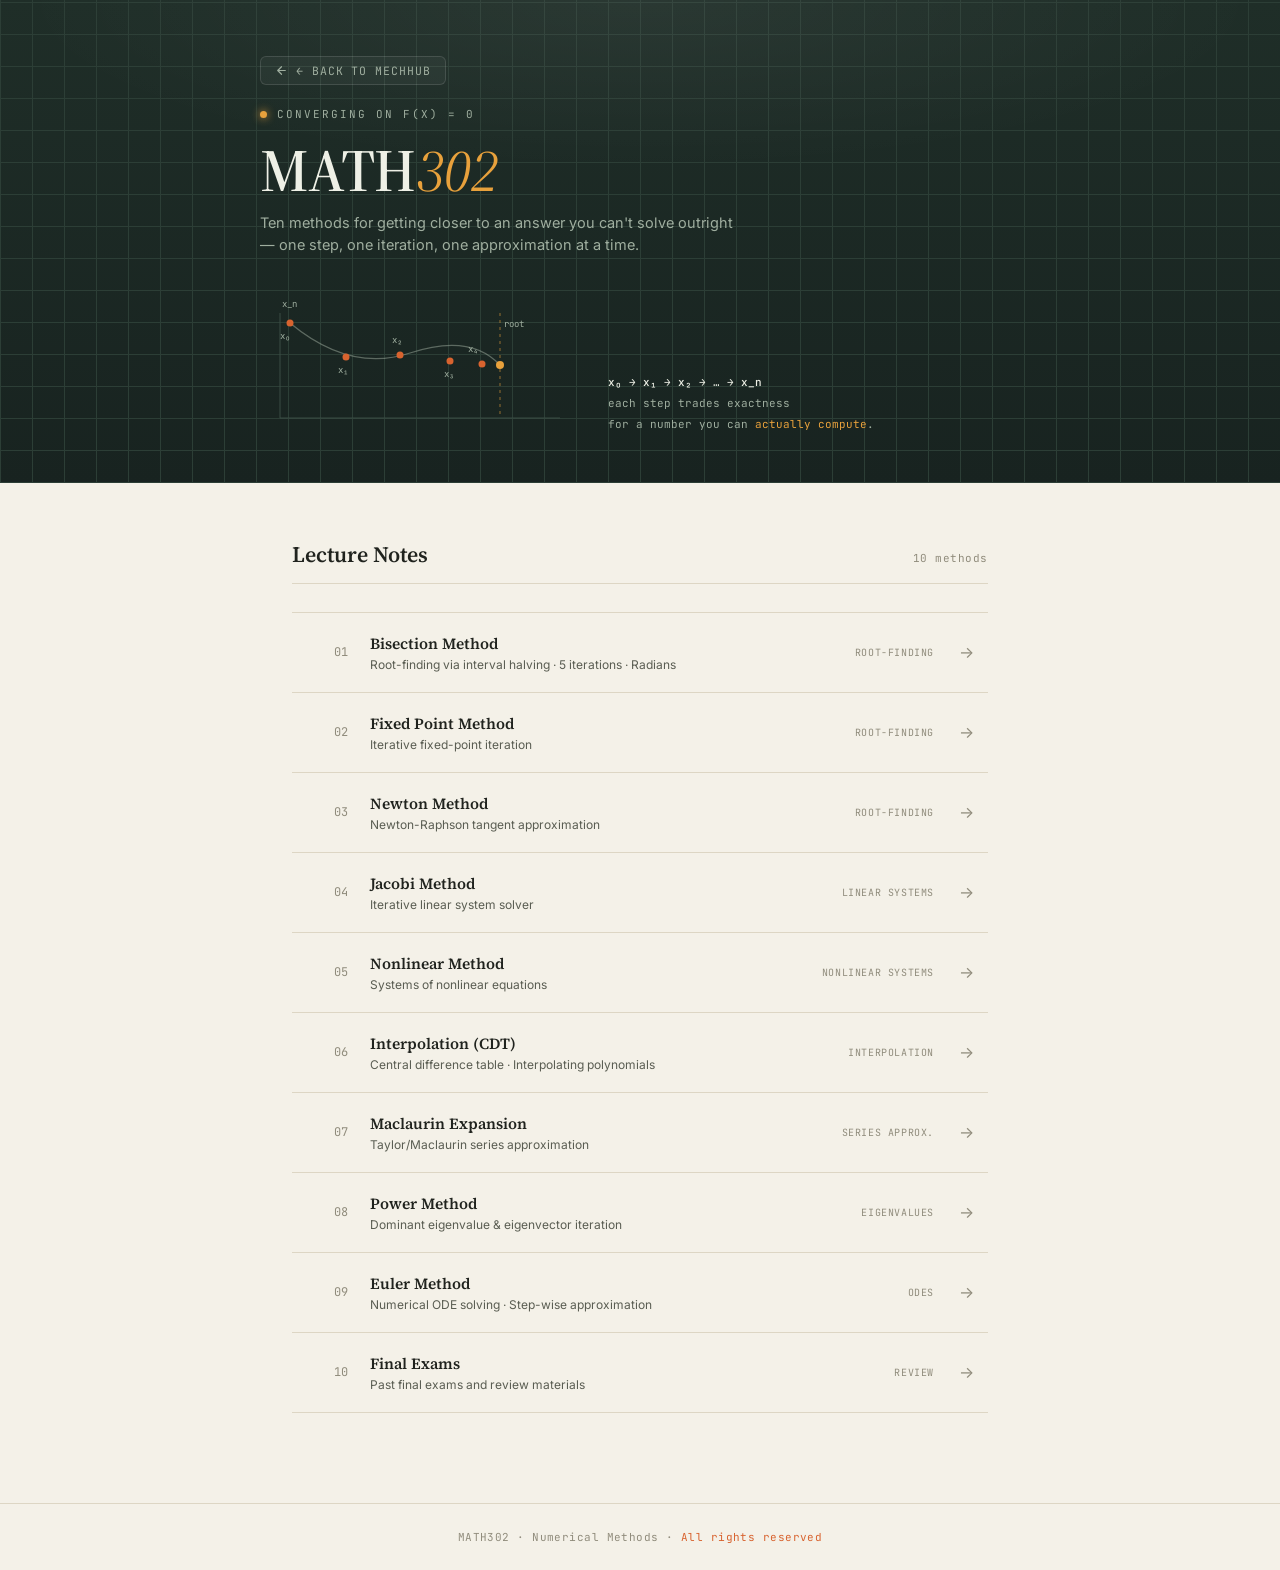
==== commit b044ce83: "Update index.html" ====
--- a/index.html
+++ b/index.html
@@ -295,12 +295,53 @@
     outline: 2px solid var(--mark);
     outline-offset: 2px;
   }
+
+  /* ───────── MechHub Return Link ───────── */
+  .hub-nav {
+    margin-bottom: 22px;
+  }
+  .hub-link {
+    display: inline-flex;
+    align-items: center;
+    gap: 8px;
+    font-family: 'JetBrains Mono', monospace;
+    font-size: 11.5px;
+    letter-spacing: 0.08em;
+    text-transform: uppercase;
+    text-decoration: none;
+    color: var(--chalk-dim);
+    background: rgba(255, 255, 255, 0.04);
+    border: 1px solid rgba(255, 255, 255, 0.12);
+    padding: 6px 14px;
+    border-radius: 6px;
+    transition: all 0.2s ease;
+  }
+  .hub-link:hover {
+    color: var(--true-val);
+    border-color: var(--true-val);
+    background: rgba(232, 161, 60, 0.08);
+    transform: translateY(-1px);
+  }
+  .hub-link svg {
+    width: 13px;
+    height: 13px;
+    transition: transform 0.2s ease;
+  }
+  .hub-link:hover svg {
+    transform: translateX(-3px);
+  }
 </style>
 </head>
 <body>
 
   <section class="board">
     <div class="board-inner">
+      <div class="hub-nav">
+        <a href="https://ahmedramadantajeldin-rgb.github.io/MechLibrary/" class="hub-link" title="Return to MechHub">
+          <svg viewBox="0 0 24 24" fill="none" stroke="currentColor" stroke-width="2.2" stroke-linecap="round" stroke-linejoin="round" aria-hidden="true"><path d="M19 12H5M12 19l-7-7 7-7"/></svg>
+          <span>← Back to MechHub</span>
+        </a>
+      </div>
       <div class="eyebrow">Converging on f(x) = 0</div>
       <h1>MATH<span class="num">302</span></h1>
       <p class="subtitle">Ten methods for getting closer to an answer you can't solve outright — one step, one iteration, one approximation at a time.</p>
